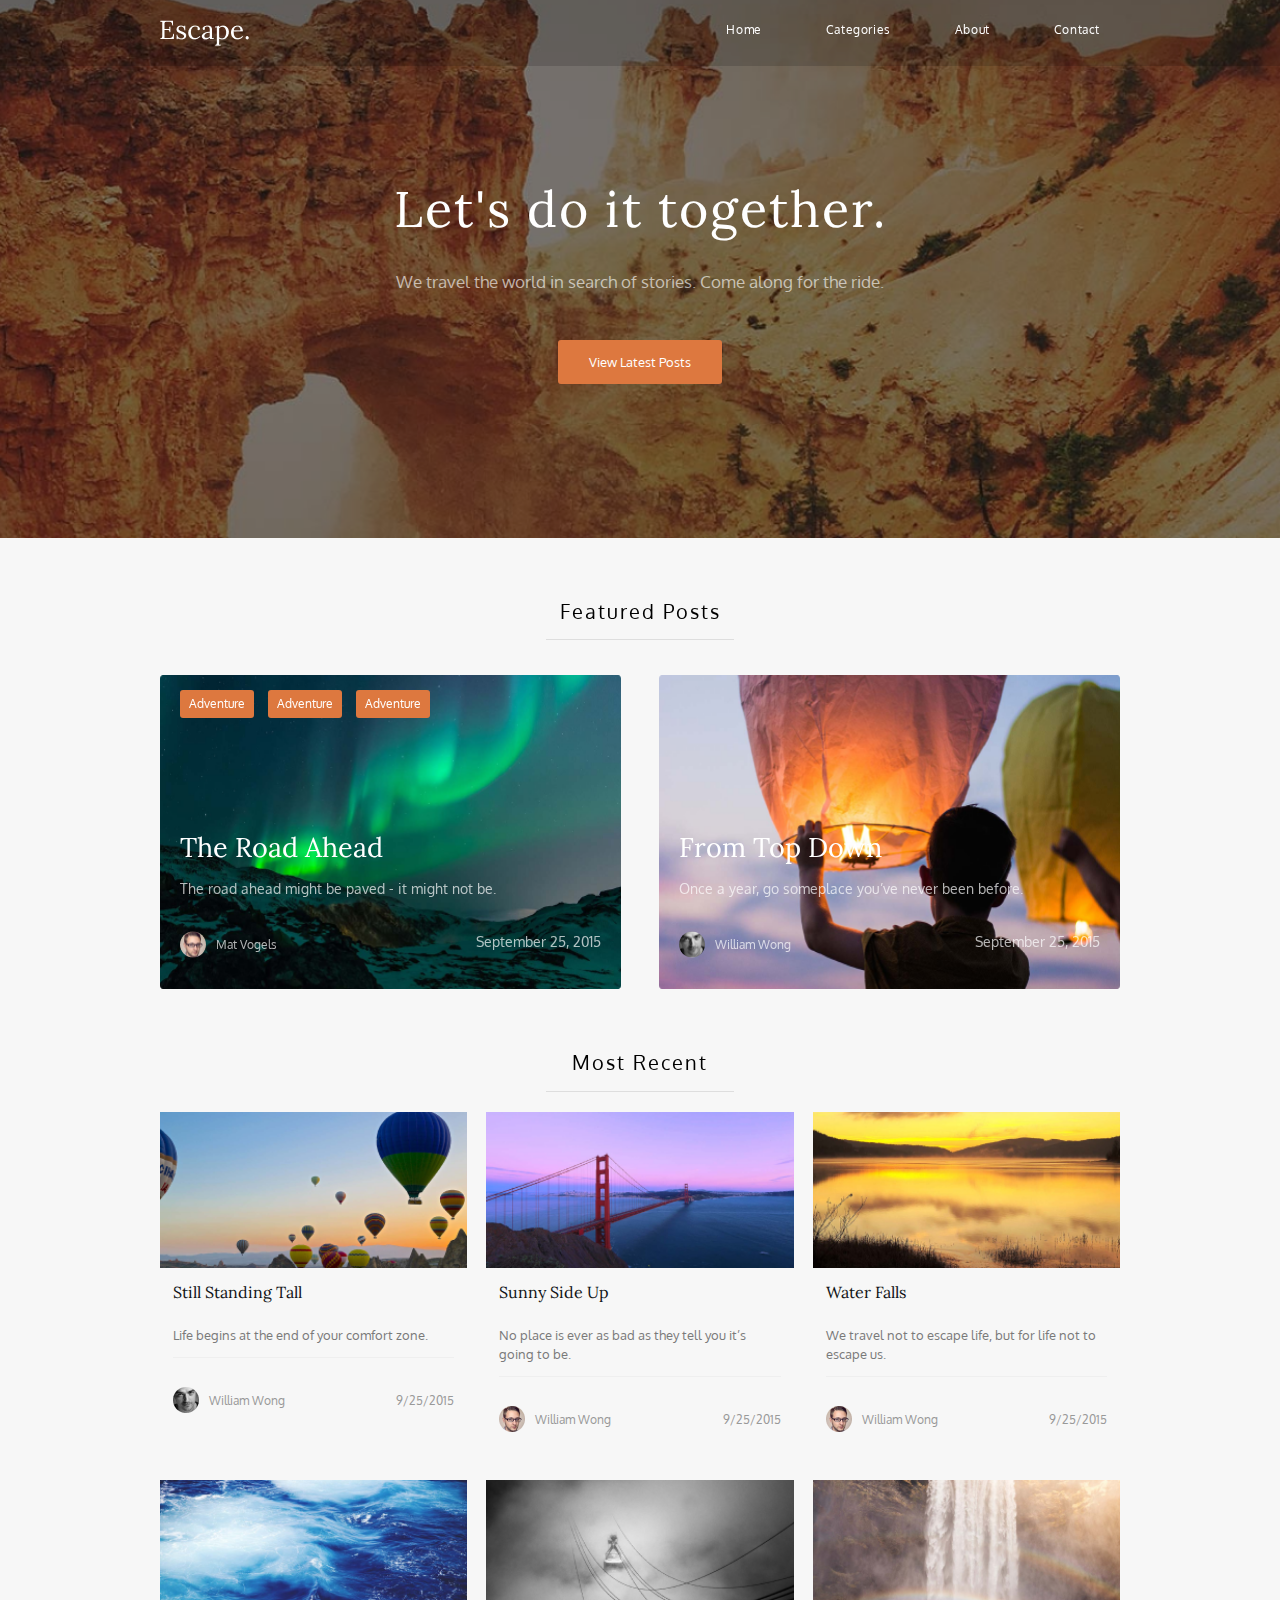
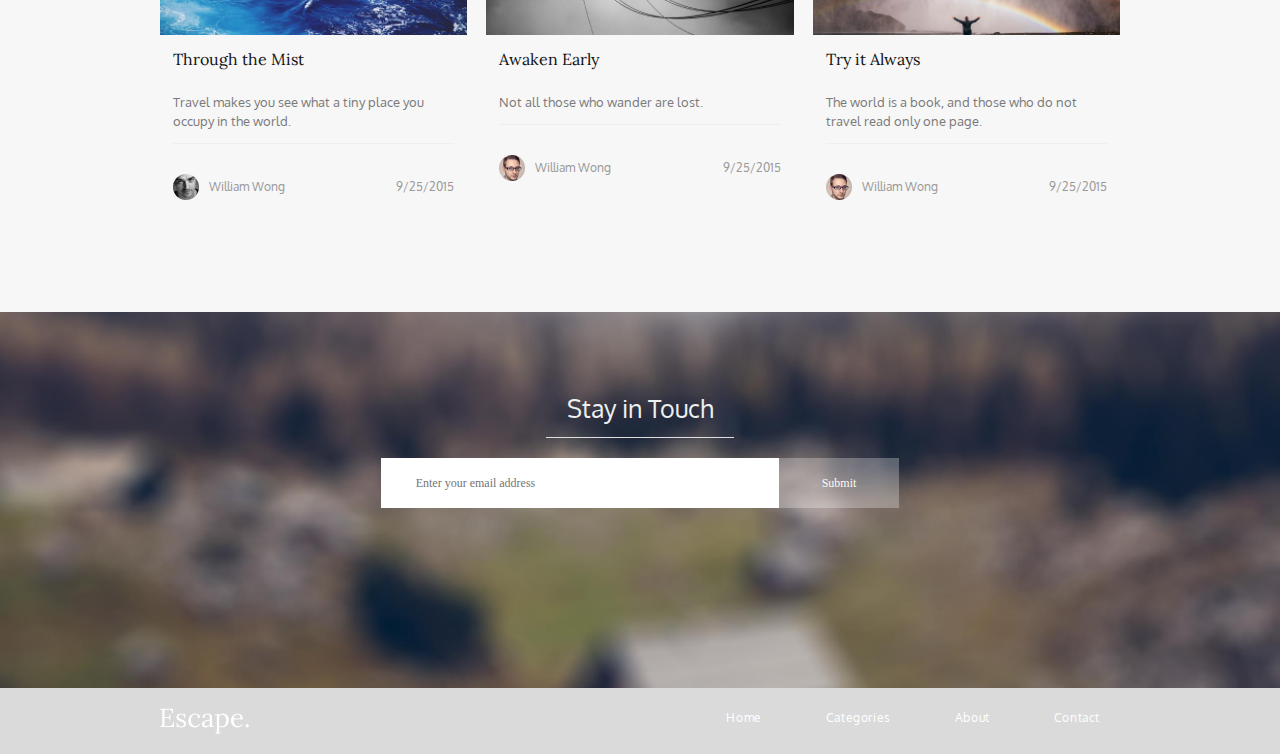
==== index.html @ 19faf7e7 "first commit" ====
<!DOCTYPE html>
<html lang="en">
<head>
  <meta charset="UTF-8">
  <meta name="viewport" content="width=device-width, initial-scale=1.0">
  <link rel="stylesheet" href="/style/main.css">
  <title>project_2</title>
</head>
<body>
  <header class="header">
    <div class="container">
      <a class="header-logo"><img src="/img/header/Escape..png" alt=""></a>
      <nav class="header-nav">
        <ul>
          <li><a href="#">Home</a></li>
          <li><a href="#">Categories</a></li>
          <li><a href="#">About</a></li>
          <li><a href="#">Contact</a></li>
        </ul>
      </nav>
      <div class="burger-menu">
        <span></span>
        <span></span>
        <span></span>
      </div>
    </div>
  </header>
  <!-- main-banner -->
  <div class="main-banner">
    <div class="container">
      <h1>Let's do it together.</h1>
      <p>We travel the world in search of stories. Come along for the ride.</p>
      <a href="#">View Latest Posts</a>
    </div>
  </div>
  <!-- filters -->
   <div class="filters">
    <div class="container">
      <ul>
        <li><a href="#">Nature</a></li>
        <li><a href="#">Photography</a></li>
        <li><a href="#">Relaxation</a></li>
        <li><a href="#">Vacation</a></li>
        <li><a href="#">Travel</a></li>
        <li><a href="#">Adventure</a></li>
        <!-- <li><a href="#">Nature</a></li>
        <li><a href="#">Nature</a></li>
        <li><a href="#">Nature</a></li>
        <li><a href="#">Nature</a></li>
        <li><a href="#">Nature</a></li>
        <li><a href="#">Nature</a></li>
        <li><a href="#">Nature</a></li>
        <li><a href="#">Nature</a></li> -->
      </ul>
    </div>
   </div>
   <!-- post -->
    <div class="post">
      <div class="container">
        <h2 class="post-title underline-title">Featured Posts</h2>
        <div class="post-item__wrapper">
          <div class="post-item">
            <div class="term_wrapper">
            <a href="#" class="term">Adventure</a>
            <a href="#" class="term">Adventure</a>
            <a href="#" class="term">Adventure</a>
          </div>
            <img class="post-item_img" src="/img/post/IMAGE_1.png" alt="">
             <div class="post-info">
            <h2>The Road Ahead</h2>
            <p>The road ahead might be paved - it might not be.</p>
            <div class="post-item-info">
              <div class="autor-wrapper">
              <img class="autor-photo" src="/img/post/autor_1.svg" alt="">
              <p class="post-autor_name">Mat Vogels</p>
            </div>
              <p class="post-date">September 25, 2015</p>
            </div>
          </div>
          </div>
          <div class="post-item second-post">
            <img class="post-item_img" src="/img/post/IMAGE_2.png" alt="">
            <div class="post-info">
            <h2>From Top Down</h2>
            <p>Once a year, go someplace you’ve never been before.</p>
            <div class="post-item-info">
              <div class="autor-wrapper">
              <img class="autor-photo" src="/img/post/autor_2.svg" alt="">
              <p class="post-autor_name">William Wong</p>
            </div>
              <p class="post-date">September 25, 2015</p>
            </div>
          </div>
          </div>
        </div>
      </div>
    </div>
    <!-- Recent -->
     <div class="recent">
      <div class="container">
        <h2 class="recent-title underline-title">Most Recent</h2>
        <div class="recent-item__wrapper">
          <div class="recent-item">
            <a href="#" class="recent-item_thumb"><img src="/img/recent/IMAGE_1.png" alt=""></a>
            <div class="recent-info">
              <h2>Still Standing Tall</h2>
              <p class="recent-info-text">Life begins at the end of your comfort zone.</p>
              <div class="autor-item">
                <a href="#">
                  <div class="autor-info">
                  <img src="/img/recent/autor_1.1.png" alt="">
                  <p class="autor-name">William Wong</p>
                </div>
              </a>
                <p class="recent-date">9/25/2015</p>
              </div>
            </div>
          </div>
          <div class="recent-item">
            <a href="#" class="recent-item_thumb"><img src="/img/recent/IMAGE_2.png" alt=""></a>
            <div class="recent-info">
              <h2>Sunny Side Up</h2>
              <p class="recent-info-text">No place is ever as bad as they tell you it’s going to be.</p>
              <div class="autor-item">
                <a href="#"><div class="autor-info">
                  <img src="/img/recent/autor_2.2.png" alt="">
                  <p class="autor-name">William Wong</p>
                </div></a>
                <p class="recent-date">9/25/2015</p>
              </div>
            </div>
          </div>
          <div class="recent-item">
            <a href="" class="recent-item_thumb"><img src="/img/recent/IMAGE_3.png" alt=""></a>
            <div class="recent-info">
              <h2>Water Falls</h2>
              <p class="recent-info-text">We travel not to escape life, but for life not to escape us.</p>
              <div class="autor-item">
                <a href="#"><div class="autor-info">
                  <img src="/img/recent/autor_2.2.png" alt="">
                  <p class="autor-name">William Wong</p>
                </div></a>
                <p class="recent-date">9/25/2015</p>
              </div>
            </div>
          </div>
          <div class="recent-item">
            <a href="#" class="recent-item_thumb"><img src="/img/recent/IMAGE_4.png" alt=""></a>
            <div class="recent-info">
              <h2>Through the Mist</h2>
              <p class="recent-info-text">Travel makes you see what a tiny place you occupy in the world.</p>
              <div class="autor-item">
                <a href="#"><div class="autor-info">
                  <img src="/img/recent/autor_1.1.png" alt="">
                  <p class="autor-name">William Wong</p>
                </div></a>
                <p class="recent-date">9/25/2015</p>
              </div>
            </div>
          </div>
          <div class="recent-item">
            <a href="#" class="recent-item_thumb"><img src="/img/recent/IMAGE_5.png" alt=""></a>
            <div class="recent-info">
              <h2>Awaken Early</h2>
              <p class="recent-info-text">Not all those who wander are lost.</p>
              <div class="autor-item">
                <a href="#"><div class="autor-info">
                  <img src="/img/recent/autor_2.2.png" alt="">
                  <p class="autor-name">William Wong</p>
                </div></a>
                <p class="recent-date">9/25/2015</p>
              </div>
            </div>
          </div>
          <div class="recent-item">
            <a href="#" class="recent-item_thumb"><img src="/img/recent/IMAGE_6.png" alt=""></a>
            <div class="recent-info">
              <h2>Try it Always</h2>
              <p class="recent-info-text">The world is a book, and those who do not travel read only one page.</p>
              <div class="autor-item">
                <a href="#"><div class="autor-info">
                  <img src="/img/recent/autor_2.2.png" alt="">
                  <p class="autor-name">William Wong</p>
                </div></a>
                <p class="recent-date">9/25/2015</p>
              </div>
            </div>
          </div>
        </div>
      </div>
     </div>
     <!-- email -->
      <div class="email">
        <div class="container">
          <h2 class="email-title underline-title email-underline">Stay in Touch</h2>
          <div class="email-wrapper">
            <form class="email-form">
            <input placeholder="Enter your email address" type="email"> 
            <button class="email-btn" type="submit">Submit</button>
          </form>
          </div>
        </div>
      </div>
      <!-- footer -->
      <footer class="footer">
        <div class="container">
          <a class="footer-logo"><img src="/img/header/Escape..png" alt=""></a>
          <nav class="footer-nav">
            <ul>
              <li><a href="#">Home</a></li>
              <li><a href="#">Categories</a></li>
              <li><a href="#">About</a></li>
              <li><a href="#">Contact</a></li>
            </ul>
          </nav>
        </div>
      </footer>
</body>
</html>
---- style/main.css ----
@font-face {
  font-family: "Oxygen";
  src: url("../../fonts/Oxygen-Regular.woff2") format("woff2");
  font-weight: 400;
  font-style: normal;
  font-display: swap;
}
@font-face {
  font-family: "Lora";
  src: url("../../fonts/Lora-Regular.woff2") format("woff2");
  font-weight: 400;
  font-style: normal;
  font-display: swap;
}
:focus, :active {
  outline: none;
}

a:focus, a:active {
  outline: none;
}

html, body {
  height: 100%;
  width: 100%;
  line-height: 100%;
  padding: 0;
  margin: 0;
}

nav, footer, header, aside {
  display: block;
}

input, button, textarea {
  font-family: inherit;
  outline: 0;
}

*,
*:after,
*:before {
  -webkit-box-sizing: border-box;
  box-sizing: border-box;
}

input::-ms-clear {
  display: none;
}

button {
  cursor: pointer;
  outline: 0;
}

button::-moz-focus-inner {
  padding: 0;
  border: 0;
}

a, a:visited {
  text-decoration: none;
}

a:hover {
  text-decoration: none;
}

ul {
  margin: 0;
  padding: 0;
}
ul li {
  list-style: none;
}

img {
  vertical-align: middle;
}

h1, h2, h3, h4, h5, h6 {
  font-size: inherit;
  font-weight: inherit;
  margin: 0;
  padding: 0;
}

/* Chrome, Safari, Edge, Opera */
input::-webkit-outer-spin-button,
input::-webkit-inner-spin-button {
  -webkit-appearance: none;
  margin: 0;
}

input[type=search]::-webkit-search-decoration,
input[type=search]::-webkit-search-cancel-button,
input[type=search]::-webkit-search-results-button,
input[type=search]::-webkit-search-results-decoration {
  display: none;
}

/* Firefox */
input[type=number] {
  -moz-appearance: textfield;
}

.container {
  width: 1200px;
  margin: 0 auto;
  padding: 0;
}
@media (max-width: 1600px) {
  .container {
    width: 1200px;
  }
}
@media (max-width: 1359px) {
  .container {
    width: 960px;
  }
}
@media (max-width: 1199px) {
  .container {
    width: 924px;
  }
}
@media (max-width: 1023px) {
  .container {
    width: 670px;
  }
}
@media (max-width: 767px) {
  .container {
    width: 100%;
    padding: 0 50px;
  }
}
@media (max-width: 639px) {
  .container {
    padding: 0 32px;
  }
}
@media (max-width: 400px) {
  .container {
    padding: 0 24px;
  }
}

html * {
  -webkit-text-size-adjust: none;
}

.preload * {
  -webkit-transition: none !important;
  transition: none !important;
}

.underline-title {
  position: relative;
}
.underline-title::after {
  content: "";
  width: 188px;
  height: 1px;
  background-color: #DEDEDE;
  position: absolute;
  bottom: 0;
  left: 50%;
  -webkit-transform: translate(-50%, 0);
          transform: translate(-50%, 0);
}

.header {
  background-color: rgba(0, 0, 0, 0.1450980392);
  width: 100%;
  left: 0;
  top: 0;
  padding-top: 20px;
  padding-bottom: 20px;
  position: fixed;
}
.header .container {
  display: -webkit-box;
  display: -ms-flexbox;
  display: flex;
  -webkit-box-pack: justify;
      -ms-flex-pack: justify;
          justify-content: space-between;
}
@media (max-width: 700px) {
  .header .container .header-nav ul {
    display: none;
  }
}
.header .container .header-nav ul li {
  display: inline;
  padding: 10px 20px;
}
.header .container .header-nav ul li:not(:first-child) {
  margin-left: 20px;
}
.header .container .header-nav ul li a {
  font-family: Oxygen;
  font-size: 12px;
  font-weight: 400;
  line-height: 20px;
  letter-spacing: 0.6000000238px;
  color: #FFFFFF;
}
.header .container .burger-menu {
  width: 35px;
  height: 30px;
  -webkit-box-orient: vertical;
  -webkit-box-direction: normal;
      -ms-flex-direction: column;
          flex-direction: column;
  -webkit-box-pack: justify;
      -ms-flex-pack: justify;
          justify-content: space-between;
  display: none;
  position: relative;
  z-index: 50;
}
@media (max-width: 700px) {
  .header .container .burger-menu {
    display: -webkit-box;
    display: -ms-flexbox;
    display: flex;
    margin-left: 20px;
  }
}
.header .container .burger-menu.active span {
  background-color: #0A2640;
}
.header .container .burger-menu.active span:nth-child(2) {
  opacity: 0;
  -webkit-transform: rotate(-45deg);
          transform: rotate(-45deg);
}
.header .container .burger-menu.active span:nth-child(1) {
  -webkit-transform: rotate(45deg) translate(9px, 10px);
          transform: rotate(45deg) translate(9px, 10px);
}
.header .container .burger-menu.active span:nth-child(3) {
  -webkit-transform: rotate(-45deg) translate(9px, -10px);
          transform: rotate(-45deg) translate(9px, -10px);
}
.header .container .burger-menu span {
  display: block;
  position: relative;
  z-index: 50;
  width: 100%;
  height: 3px;
  background-color: white;
  -webkit-transition: all 0.5s;
  transition: all 0.5s;
  border-radius: 15px;
}

.footer {
  background-color: rgba(0, 0, 0, 0.1450980392);
  width: 100%;
  left: 0;
  bottom: 0;
  padding-top: 20px;
  padding-bottom: 20px;
}
.footer .container {
  display: -webkit-box;
  display: -ms-flexbox;
  display: flex;
  -webkit-box-pack: justify;
      -ms-flex-pack: justify;
          justify-content: space-between;
}
@media (max-width: 650px) {
  .footer .container {
    -webkit-box-orient: vertical;
    -webkit-box-direction: normal;
        -ms-flex-direction: column;
            flex-direction: column;
    -webkit-box-align: center;
        -ms-flex-align: center;
            align-items: center;
    gap: 15px;
  }
}
@media (max-width: 480px) {
  .footer .container .footer-nav ul {
    display: -webkit-box;
    display: -ms-flexbox;
    display: flex;
    -webkit-box-orient: vertical;
    -webkit-box-direction: normal;
        -ms-flex-direction: column;
            flex-direction: column;
    -webkit-box-align: center;
        -ms-flex-align: center;
            align-items: center;
  }
}
.footer .container .footer-nav ul li {
  display: inline;
  padding: 10px 20px;
}
.footer .container .footer-nav ul li:not(:first-child) {
  margin-left: 20px;
}
@media (max-width: 480px) {
  .footer .container .footer-nav ul li:not(:first-child) {
    margin-left: 0;
  }
}
.footer .container .footer-nav ul li a {
  font-family: Oxygen;
  font-size: 12px;
  font-weight: 400;
  line-height: 20px;
  letter-spacing: 0.6000000238px;
  color: #FFFFFF;
}

.main-banner {
  background-image: url(/img/main_banner/IMAGE.png);
  background-repeat: no-repeat;
  background-size: cover;
  background-position: right;
  padding-top: 184px;
  padding-bottom: 154px;
}
.main-banner .container {
  display: -webkit-box;
  display: -ms-flexbox;
  display: flex;
  -webkit-box-orient: vertical;
  -webkit-box-direction: normal;
      -ms-flex-direction: column;
          flex-direction: column;
  -webkit-box-align: center;
      -ms-flex-align: center;
          align-items: center;
}
.main-banner .container h1 {
  font-family: Lora;
  font-size: 50px;
  font-weight: 400;
  line-height: 51px;
  letter-spacing: 2px;
  text-align: center;
  color: white;
  padding-bottom: 20px;
}
@media (max-width: 560px) {
  .main-banner .container h1 {
    font-size: 35px;
  }
}
.main-banner .container p {
  font-family: Oxygen;
  font-size: 17px;
  font-weight: 400;
  line-height: 20px;
  text-align: center;
  color: rgba(255, 255, 255, 0.631372549);
  padding-bottom: 31px;
}
.main-banner .container a {
  font-family: Oxygen;
  font-size: 13px;
  font-weight: 400;
  line-height: 20px;
  text-align: center;
  color: white;
  padding: 12px 31px;
  border-radius: 3px;
  background-color: #DD783F;
}

.filters {
  display: none;
  padding-top: 10px;
  padding-bottom: 10px;
}
.filters .container ul {
  display: -webkit-box;
  display: -ms-flexbox;
  display: flex;
  -webkit-box-pack: justify;
      -ms-flex-pack: justify;
          justify-content: space-between;
  overflow-x: scroll;
}
@media (max-width: 650px) {
  .filters .container ul {
    width: 600px;
  }
}
.filters .container ul li {
  text-align: center;
}
.filters .container ul li a {
  font-family: Lora;
  font-size: 14px;
  font-weight: 400;
  line-height: 20px;
  text-align: center;
  color: #768088;
}

.post {
  background-color: #F7F7F7;
}
.post .container {
  padding: 60px 0 60px 0;
}
.post .container .post-title {
  font-family: Oxygen;
  font-size: 20px;
  font-weight: 400;
  line-height: 27px;
  letter-spacing: 2px;
  text-align: center;
  padding-bottom: 15px;
}
.post .container .post-item__wrapper {
  display: -webkit-box;
  display: -ms-flexbox;
  display: flex;
  -webkit-box-pack: justify;
      -ms-flex-pack: justify;
          justify-content: space-between;
  padding-top: 35px;
  width: 100%;
}
@media (max-width: 1023px) {
  .post .container .post-item__wrapper {
    -webkit-box-orient: vertical;
    -webkit-box-direction: normal;
        -ms-flex-direction: column;
            flex-direction: column;
    -webkit-box-align: center;
        -ms-flex-align: center;
            align-items: center;
  }
}
.post .container .post-item__wrapper .post-item {
  width: 48%;
  position: relative;
  border-radius: 3px;
  background-repeat: no-repeat;
  background-size: 100%;
  z-index: 3;
}
@media (max-width: 1023px) {
  .post .container .post-item__wrapper .post-item {
    width: 80%;
  }
  .post .container .post-item__wrapper .post-item:not(:last-child) {
    margin-bottom: 20px;
  }
}
.post .container .post-item__wrapper .post-item .term_wrapper {
  position: absolute;
  left: 20px;
  top: 20px;
  z-index: 3;
}
.post .container .post-item__wrapper .post-item .term_wrapper .term {
  font-family: Oxygen;
  font-size: 12px;
  font-weight: 400;
  line-height: 13px;
  color: #FFFFFF;
  background-color: #DD783F;
  padding: 6px 9px 7px 9px;
  border-radius: 3px;
}
.post .container .post-item__wrapper .post-item .term_wrapper .term:not(:first-child) {
  margin-left: 10px;
}
.post .container .post-item__wrapper .post-item .post-item_img {
  position: absolute;
  width: 100%;
  height: 100%;
  z-index: 1;
}
.post .container .post-item__wrapper .post-item .post-info {
  padding: 157px 20px 15px 20px;
  position: relative;
  z-index: 5;
}
.post .container .post-item__wrapper .post-item .post-info h2 {
  font-family: Lora;
  font-size: 27px;
  font-weight: 400;
  line-height: 30px;
  text-align: left;
  color: #FFFFFF;
}
.post .container .post-item__wrapper .post-item .post-info p {
  font-family: Oxygen;
  font-size: 14px;
  font-weight: 400;
  line-height: 25px;
  text-align: left;
  color: rgba(255, 255, 255, 0.6980392157);
}
.post .container .post-item__wrapper .post-item .post-info .post-item-info {
  display: -webkit-box;
  display: -ms-flexbox;
  display: flex;
  -webkit-box-pack: justify;
      -ms-flex-pack: justify;
          justify-content: space-between;
}
.post .container .post-item__wrapper .post-item .post-info .post-item-info .autor-wrapper {
  display: -webkit-box;
  display: -ms-flexbox;
  display: flex;
  -webkit-box-pack: justify;
      -ms-flex-pack: justify;
          justify-content: space-between;
}
.post .container .post-item__wrapper .post-item .post-info .post-item-info .autor-wrapper .post-autor_name {
  font-family: Oxygen;
  font-size: 12px;
  font-weight: 400;
  line-height: 35px;
  text-align: left;
  color: rgba(255, 255, 255, 0.6980392157);
  margin-left: 10px;
}
.post .container .post-item__wrapper .post-item .post-info .post-item-info .autor-wrapper .post-date {
  font-family: Oxygen;
  font-size: 12px;
  font-weight: 400;
  line-height: 35px;
  text-align: left;
  color: rgba(255, 255, 255, 0.6980392157);
  margin-left: 215px;
}

.recent {
  padding-bottom: 90px;
  background-color: #F7F7F7;
}
.recent .container .recent-title {
  font-family: Oxygen;
  font-size: 20px;
  font-weight: 400;
  line-height: 27px;
  letter-spacing: 2px;
  text-align: center;
  padding-bottom: 16px;
}
.recent .container .recent-item__wrapper {
  display: -webkit-box;
  display: -ms-flexbox;
  display: flex;
  -webkit-box-pack: justify;
      -ms-flex-pack: justify;
          justify-content: space-between;
  -ms-flex-wrap: wrap;
      flex-wrap: wrap;
  gap: 25px 0;
  margin-top: 20px;
}
@media (max-width: 650px) {
  .recent .container .recent-item__wrapper {
    -webkit-box-pack: center;
        -ms-flex-pack: center;
            justify-content: center;
  }
}
.recent .container .recent-item__wrapper .recent-item {
  min-height: 296px;
  width: 32%;
}
@media (max-width: 1024px) {
  .recent .container .recent-item__wrapper .recent-item {
    width: 48%;
  }
}
@media (max-width: 650px) {
  .recent .container .recent-item__wrapper .recent-item {
    width: 80%;
  }
}
.recent .container .recent-item__wrapper .recent-item .recent-item_thumb img {
  width: 100%;
}
.recent .container .recent-item__wrapper .recent-item .recent-info {
  padding: 14px 13px 6px 13px;
}
.recent .container .recent-item__wrapper .recent-item h2 {
  font-family: Lora;
  font-size: 16px;
  font-weight: 400;
  line-height: 21px;
  text-align: left;
  color: #101315;
}
.recent .container .recent-item__wrapper .recent-item .recent-info-text {
  font-family: Oxygen;
  font-size: 13px;
  font-weight: 400;
  line-height: 19px;
  text-align: left;
  color: #7A7A7A;
  border-bottom: 1px solid #EFEFEF;
  padding-bottom: 12px;
  padding-top: 10px;
}
.recent .container .recent-item__wrapper .recent-item .autor-item {
  display: -webkit-box;
  display: -ms-flexbox;
  display: flex;
  -webkit-box-pack: justify;
      -ms-flex-pack: justify;
          justify-content: space-between;
}
.recent .container .recent-item__wrapper .recent-item .autor-item .autor-info {
  display: -webkit-box;
  display: -ms-flexbox;
  display: flex;
  -webkit-box-align: center;
      -ms-flex-align: center;
          align-items: center;
}
.recent .container .recent-item__wrapper .recent-item .autor-item .autor-info .autor-name {
  font-family: Oxygen;
  font-size: 12px;
  font-weight: 400;
  line-height: 35px;
  text-align: left;
  color: #999999;
  margin-left: 10px;
}
.recent .container .recent-item__wrapper .recent-item .autor-item .recent-date {
  font-family: Oxygen;
  font-size: 12px;
  font-weight: 400;
  line-height: 35px;
  color: #999999;
}

.email {
  background-image: url(/img/email/IMAGE.png);
  background-repeat: no-repeat;
  background-size: cover;
  background-position: center;
  padding-top: 81px;
  padding-bottom: 180px;
}
.email .container .email-title {
  font-family: Oxygen;
  font-size: 25px;
  font-weight: 400;
  line-height: 30px;
  text-align: center;
  color: #EFEFEF;
  padding-bottom: 15px;
}
.email .container .email-wrapper {
  margin-top: 20px;
}
.email .container .email-wrapper .email-form {
  display: -webkit-box;
  display: -ms-flexbox;
  display: flex;
  -webkit-box-pack: center;
      -ms-flex-pack: center;
          justify-content: center;
}
@media (max-width: 650px) {
  .email .container .email-wrapper .email-form {
    -webkit-box-orient: vertical;
    -webkit-box-direction: normal;
        -ms-flex-direction: column;
            flex-direction: column;
  }
}
.email .container .email-wrapper .email-form input {
  padding: 18px 208px 18px 35px;
  font-family: Roboto;
  font-size: 12px;
  font-weight: 400;
  line-height: 14.06px;
  border: none;
}
@media (max-width: 650px) {
  .email .container .email-wrapper .email-form input {
    padding: 18px 104px;
    text-align: center;
  }
}
.email .container .email-wrapper .email-form input::-webkit-input-placeholder {
  font-family: Roboto;
  font-size: 12px;
  font-weight: 400;
  line-height: 14.06px;
}
.email .container .email-wrapper .email-form input::-moz-placeholder {
  font-family: Roboto;
  font-size: 12px;
  font-weight: 400;
  line-height: 14.06px;
}
.email .container .email-wrapper .email-form input:-ms-input-placeholder {
  font-family: Roboto;
  font-size: 12px;
  font-weight: 400;
  line-height: 14.06px;
}
.email .container .email-wrapper .email-form input::-ms-input-placeholder {
  font-family: Roboto;
  font-size: 12px;
  font-weight: 400;
  line-height: 14.06px;
}
.email .container .email-wrapper .email-form input::placeholder {
  font-family: Roboto;
  font-size: 12px;
  font-weight: 400;
  line-height: 14.06px;
}
.email .container .email-wrapper .email-form .email-btn {
  padding: 18px 43px;
  font-family: Roboto;
  font-size: 12px;
  font-weight: 400;
  line-height: 14.06px;
  color: #F8F8F8;
  border: none;
  background-color: rgba(255, 255, 255, 0.2784313725);
}
@media (max-width: 650px) {
  .email .container .email-wrapper .email-form .email-btn {
    margin-top: 10px;
  }
}
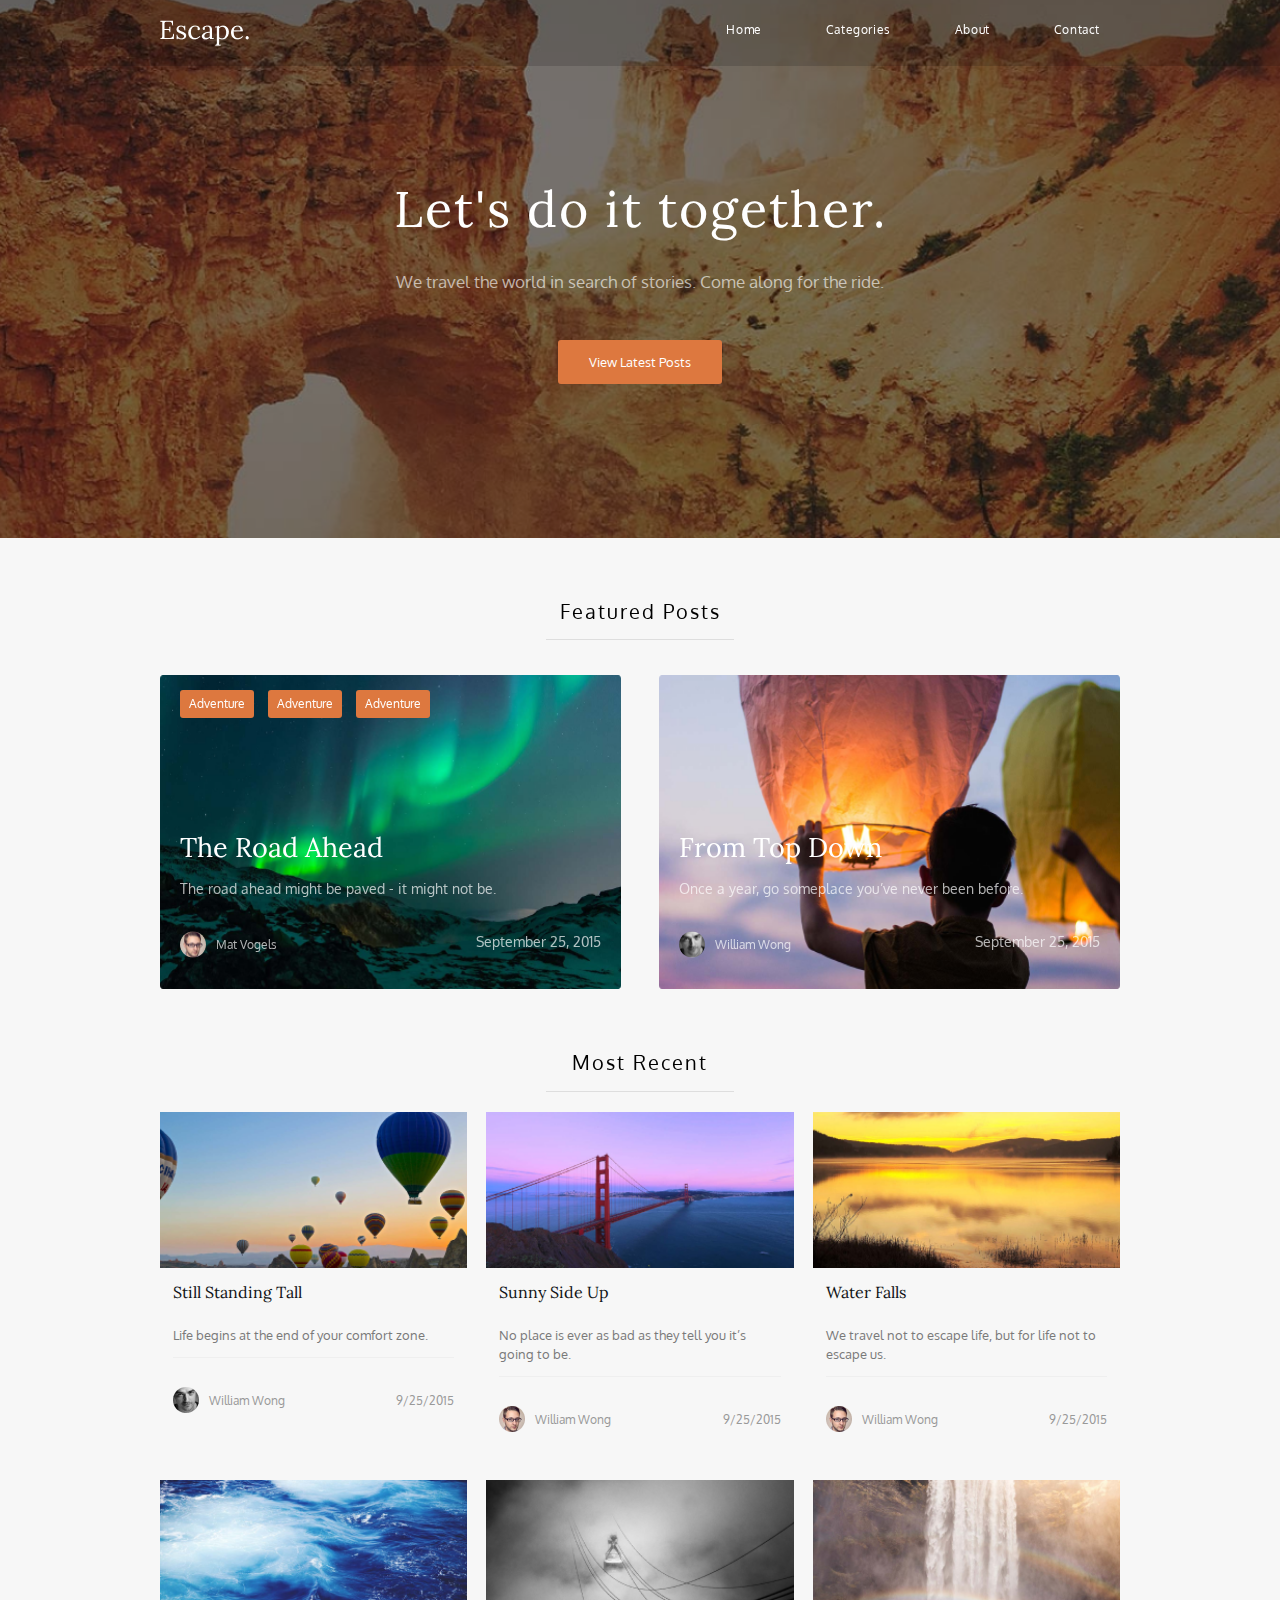
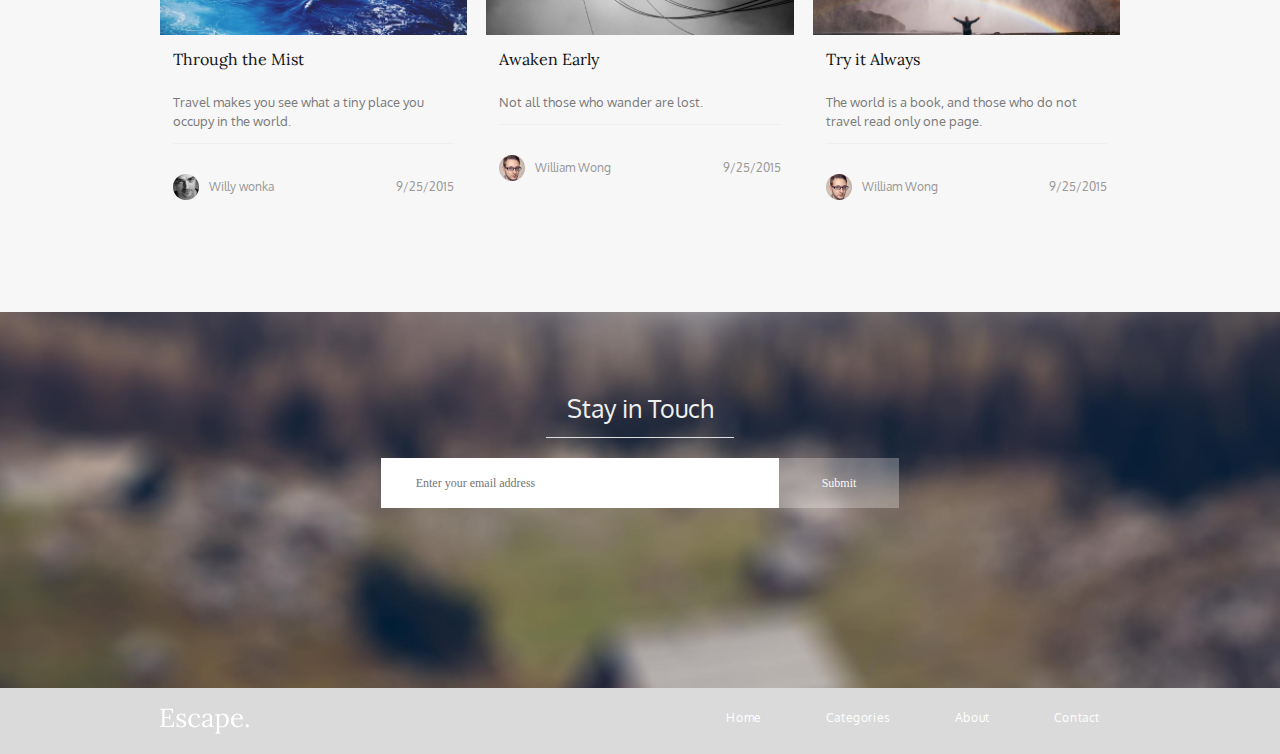
==== commit ac7cae38: "changed title" ====
--- a/index.html
+++ b/index.html
@@ -152,7 +152,7 @@
               <div class="autor-item">
                 <a href="#"><div class="autor-info">
                   <img src="/img/recent/autor_1.1.png" alt="">
-                  <p class="autor-name">William Wong</p>
+                  <p class="autor-name">Willy wonka</p>
                 </div></a>
                 <p class="recent-date">9/25/2015</p>
               </div>
